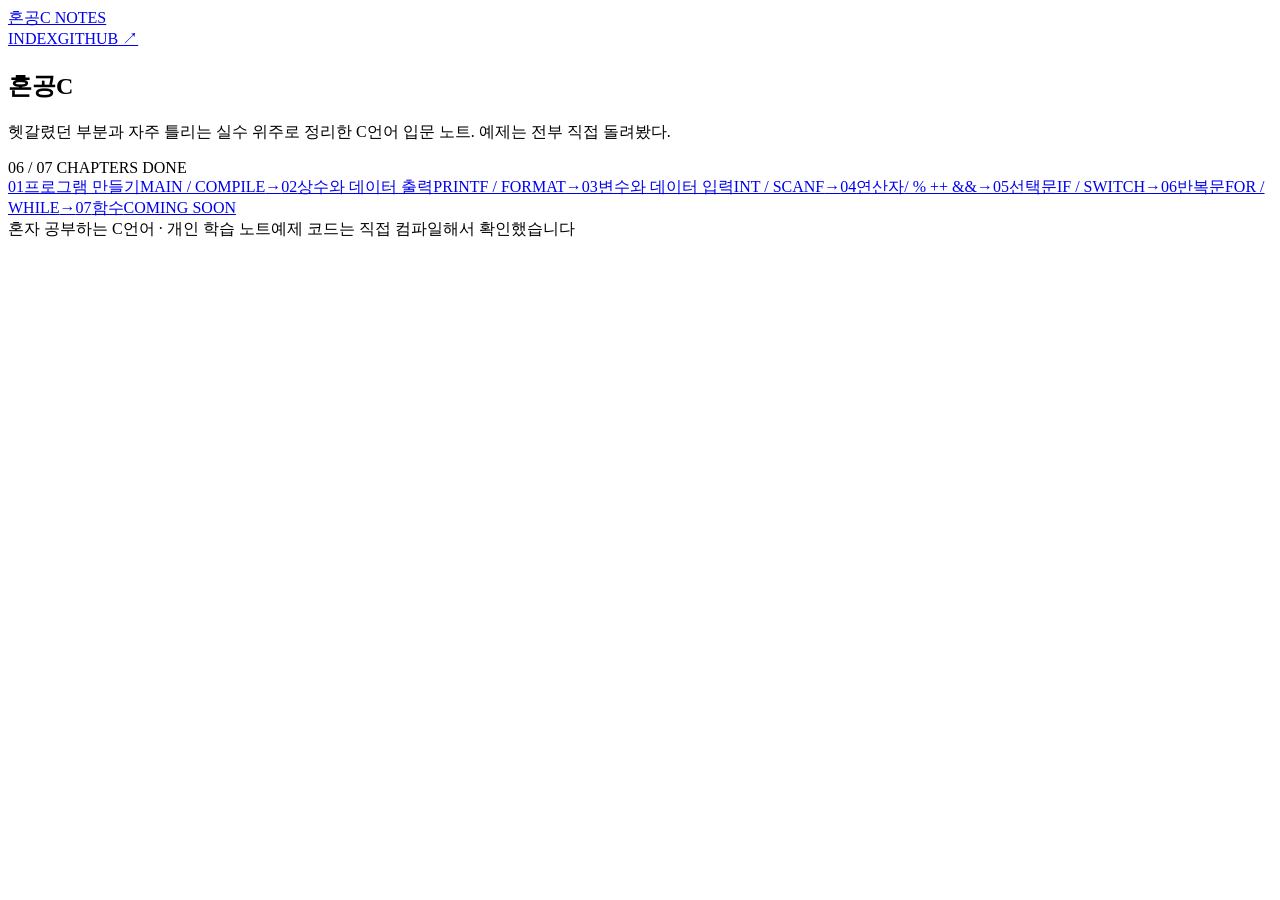
==== index.html @ 756a1ba6 "Add initial index.html for 혼공C NOTES Initial HTML structure for 혼공C NOTES, including metadata, style" ====
<!DOCTYPE html>
<html lang="ko">
<head>
<meta charset="utf-8">
<meta name="viewport" content="width=device-width, initial-scale=1">
<title>혼공C NOTES · 혼자 공부하는 C언어 정리</title>
<meta name="description" content="혼자 공부하는 C언어를 공부하며 정리한 노트">
<link rel="preconnect" href="https://fonts.googleapis.com">
<link rel="preconnect" href="https://fonts.gstatic.com" crossorigin>
<link rel="stylesheet" href="https://fonts.googleapis.com/css2?family=JetBrains+Mono:wght@400;500&family=Noto+Sans+KR:wght@400;500;700;900&family=Noto+Serif+KR:wght@700;900&display=swap">
<link rel="stylesheet" href="assets/style.css">
</head>
<body>
<header class="topbar"><div class="wrap">
  <a class="brand" href="./">혼공C NOTES</a>
  <nav class="topnav"><a href="./">INDEX</a><a href="https://github.com/Leedonggeon123/C_STUDY" target="_blank" rel="noopener">GITHUB ↗</a></nav>
</div></header>
<div class="wrap">
  <section class="hero">
    <h1>혼공<span>C</span></h1>
    <div class="intro">
      <p>헷갈렸던 부분과 자주 틀리는 실수 위주로 정리한 C언어 입문 노트. 예제는 전부 직접 돌려봤다.</p>
      <div class="count">06 / 07 CHAPTERS DONE</div>
    </div>
  </section>
  <section class="index"><a href="ch01/"><span class="n">01</span><span class="t">프로그램 만들기</span><span class="k">MAIN / COMPILE</span><span class="go">→</span></a><a href="ch02/"><span class="n">02</span><span class="t">상수와 데이터 출력</span><span class="k">PRINTF / FORMAT</span><span class="go">→</span></a><a href="ch03/"><span class="n">03</span><span class="t">변수와 데이터 입력</span><span class="k">INT / SCANF</span><span class="go">→</span></a><a href="ch04/"><span class="n">04</span><span class="t">연산자</span><span class="k">/ % ++ &amp;&amp;</span><span class="go">→</span></a><a href="ch05/"><span class="n">05</span><span class="t">선택문</span><span class="k">IF / SWITCH</span><span class="go">→</span></a><a href="ch06/"><span class="n">06</span><span class="t">반복문</span><span class="k">FOR / WHILE</span><span class="go">→</span></a><a class="soon" href="#" aria-disabled="true"><span class="n">07</span><span class="t">함수</span><span class="k">COMING SOON</span><span class="go"></span></a></section>
</div>
<footer class="foot"><div class="wrap"><span>혼자 공부하는 C언어 · 개인 학습 노트</span><span>예제 코드는 직접 컴파일해서 확인했습니다</span></div></footer>
<script src="assets/main.js"></script>
</body>
</html>
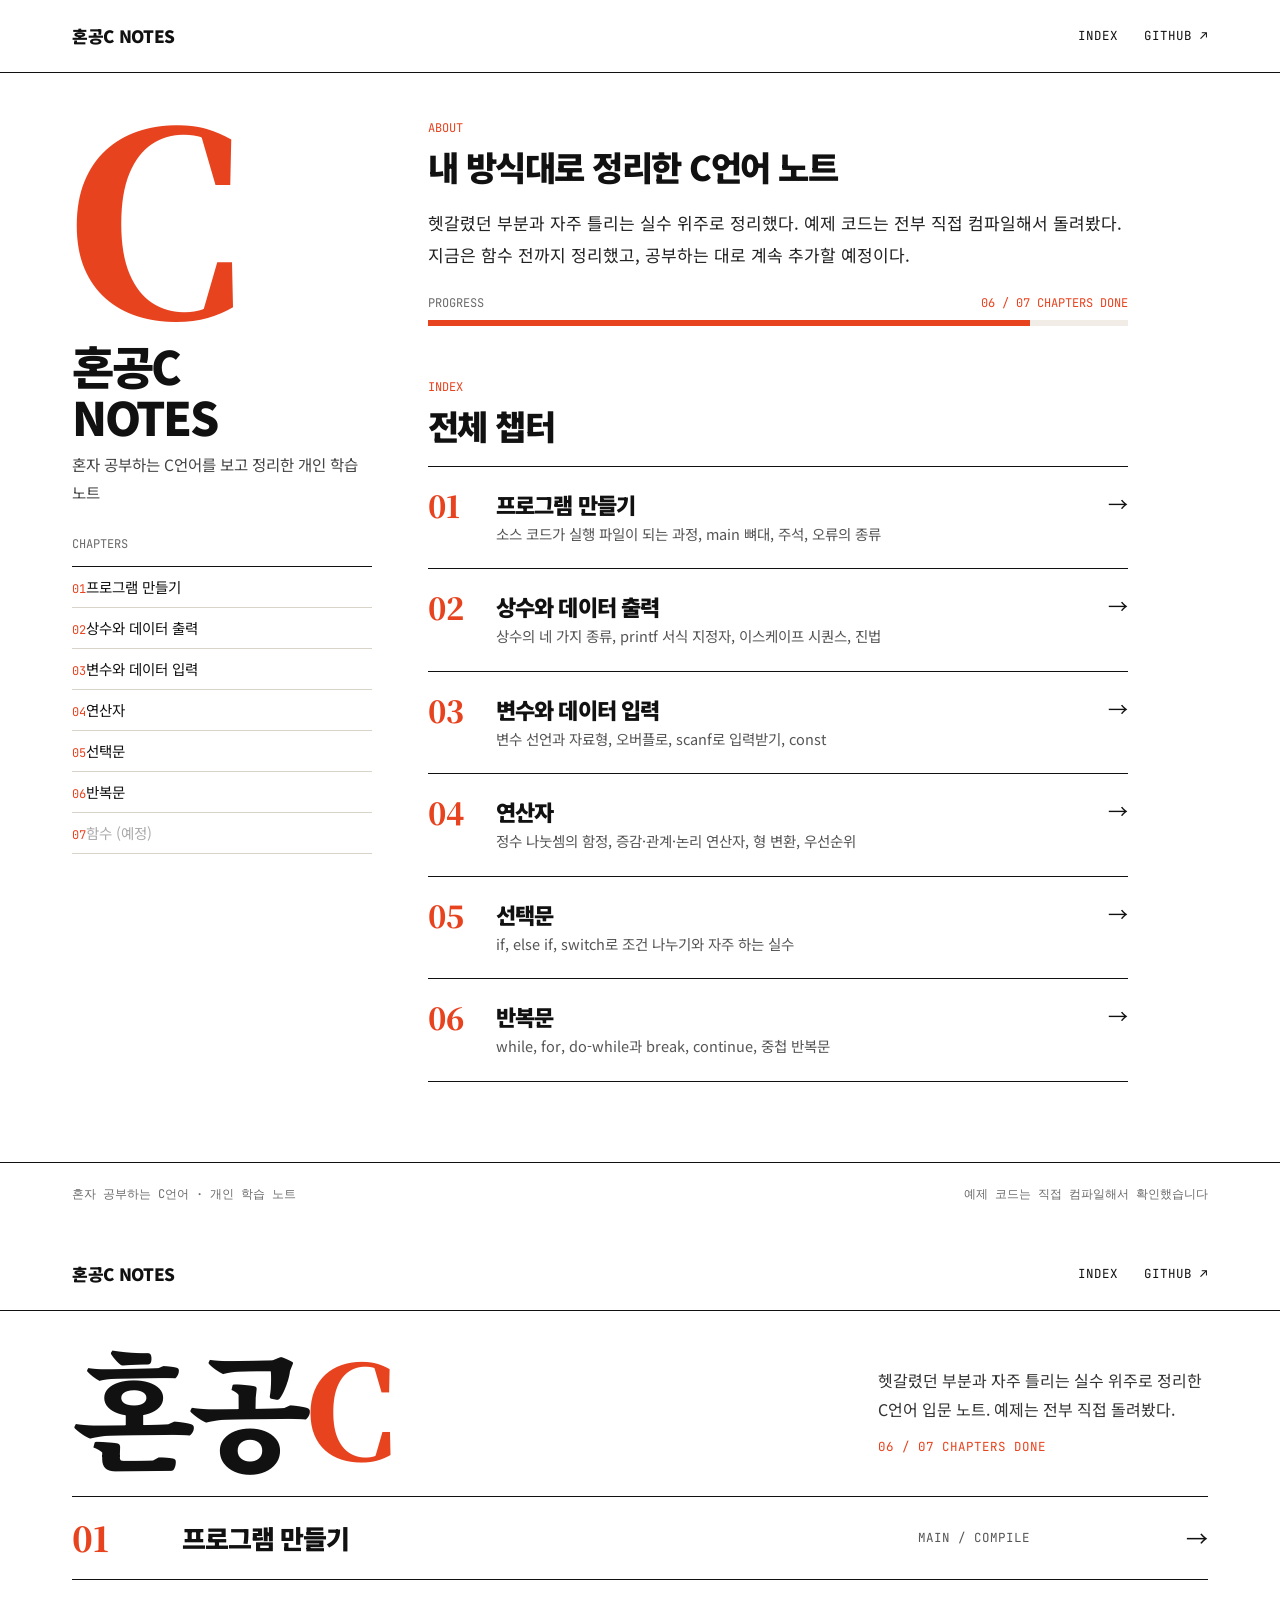
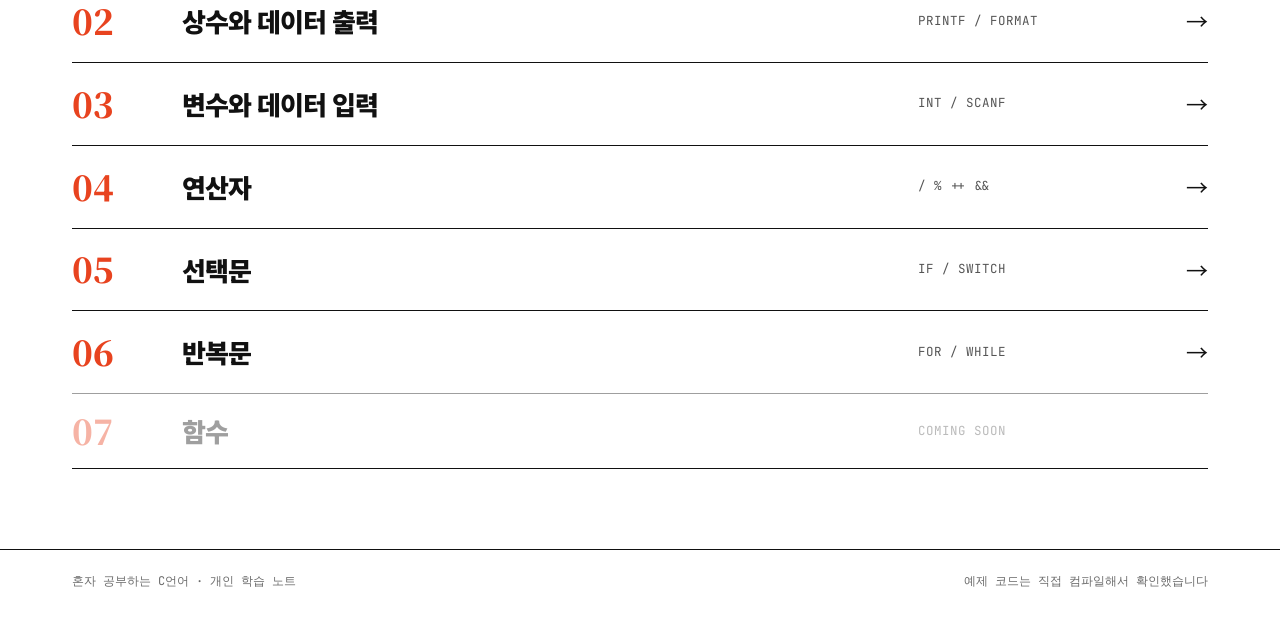
==== commit 117bf580: "Update index.html" ====
--- a/index.html
+++ b/index.html
@@ -1,3 +1,45 @@
+<!DOCTYPE html>
+<html lang="ko">
+<head>
+<meta charset="utf-8">
+<meta name="viewport" content="width=device-width, initial-scale=1">
+<title>혼공C NOTES · 혼자 공부하는 C언어 정리</title>
+<meta name="description" content="혼자 공부하는 C언어를 공부하며 정리한 노트">
+<link rel="preconnect" href="https://fonts.googleapis.com">
+<link rel="preconnect" href="https://fonts.gstatic.com" crossorigin>
+<link rel="stylesheet" href="https://fonts.googleapis.com/css2?family=JetBrains+Mono:wght@400;500&family=Noto+Sans+KR:wght@400;500;700;900&family=Noto+Serif+KR:wght@700;900&display=swap">
+<link rel="stylesheet" href="assets/style.css">
+<link rel="stylesheet" href="assets/home.css">
+</head>
+<body>
+<header class="topbar"><div class="wrap">
+  <a class="brand" href="./">혼공C NOTES</a>
+  <nav class="topnav"><a href="./">INDEX</a><a href="https://github.com/Leedonggeon123/C_STUDY" target="_blank" rel="noopener">GITHUB ↗</a></nav>
+</div></header>
+<div class="wrap chapter">
+  <aside class="side">
+    <div class="bignum">C</div>
+    <h1>혼공C<br>NOTES</h1>
+    <p class="desc">혼자 공부하는 C언어를 보고 정리한 개인 학습 노트</p>
+    <div class="toc-label">CHAPTERS</div>
+    <nav class="toc homenav"><a href="ch01/"><span class="n">01</span>프로그램 만들기</a><a href="ch02/"><span class="n">02</span>상수와 데이터 출력</a><a href="ch03/"><span class="n">03</span>변수와 데이터 입력</a><a href="ch04/"><span class="n">04</span>연산자</a><a href="ch05/"><span class="n">05</span>선택문</a><a href="ch06/"><span class="n">06</span>반복문</a><a class="soon" href="#"><span class="n">07</span>함수 (예정)</a></nav>
+  </aside>
+  <main class="content">
+    <article class="prose">
+<div class="sec-label">ABOUT</div>
+<h2>내 방식대로 정리한 C언어 노트</h2>
+<p>헷갈렸던 부분과 자주 틀리는 실수 위주로 정리했다. 예제 코드는 전부 직접 컴파일해서 돌려봤다. 지금은 함수 전까지 정리했고, 공부하는 대로 계속 추가할 예정이다.</p>
+<div class="progress"><div class="row"><span>PROGRESS</span><span>06 / 07 CHAPTERS DONE</span></div><div class="bar"><i style="width:86%"></i></div></div>
+<div class="sec-label">INDEX</div>
+<h2>전체 챕터</h2>
+<div class="rows"><a href="ch01/"><span class="n">01</span><span class="body"><span class="t">프로그램 만들기</span><span class="d">소스 코드가 실행 파일이 되는 과정, main 뼈대, 주석, 오류의 종류</span></span><span class="go">→</span></a><a href="ch02/"><span class="n">02</span><span class="body"><span class="t">상수와 데이터 출력</span><span class="d">상수의 네 가지 종류, printf 서식 지정자, 이스케이프 시퀀스, 진법</span></span><span class="go">→</span></a><a href="ch03/"><span class="n">03</span><span class="body"><span class="t">변수와 데이터 입력</span><span class="d">변수 선언과 자료형, 오버플로, scanf로 입력받기, const</span></span><span class="go">→</span></a><a href="ch04/"><span class="n">04</span><span class="body"><span class="t">연산자</span><span class="d">정수 나눗셈의 함정, 증감·관계·논리 연산자, 형 변환, 우선순위</span></span><span class="go">→</span></a><a href="ch05/"><span class="n">05</span><span class="body"><span class="t">선택문</span><span class="d">if, else if, switch로 조건 나누기와 자주 하는 실수</span></span><span class="go">→</span></a><a href="ch06/"><span class="n">06</span><span class="body"><span class="t">반복문</span><span class="d">while, for, do-while과 break, continue, 중첩 반복문</span></span><span class="go">→</span></a></div>
+    </article>
+  </main>
+</div>
+<footer class="foot"><div class="wrap"><span>혼자 공부하는 C언어 · 개인 학습 노트</span><span>예제 코드는 직접 컴파일해서 확인했습니다</span></div></footer>
+<script src="assets/main.js"></script>
+</body>
+</html>
 <!DOCTYPE html>
 <html lang="ko">
 <head>
--- a/assets/style.css
+++ b/assets/style.css
@@ -0,0 +1,164 @@
+/* 혼공C NOTES — 에디토리얼 스타일: 큰 타이포, 가는 선, 포인트 컬러 하나 */
+
+:root {
+  --ink: #111111;
+  --text: #222222;
+  --muted: #6b6b6b;
+  --line: #d9d4ca;
+  --soft: #f6f3ee;
+  --chip: #f1ede6;
+  --accent: #e8431f;
+
+  --serif: "Noto Serif KR", "Nanum Myeongjo", serif;
+  --sans: "Noto Sans KR", -apple-system, BlinkMacSystemFont, "Apple SD Gothic Neo", "Malgun Gothic", sans-serif;
+  --mono: "JetBrains Mono", "D2Coding", ui-monospace, Menlo, Consolas, monospace;
+}
+
+* { box-sizing: border-box; }
+html { scroll-behavior: smooth; scroll-padding-top: 24px; }
+
+body {
+  margin: 0;
+  background: #fff;
+  color: var(--ink);
+  font-family: var(--sans);
+  font-size: 17px;
+  line-height: 1.9;
+  -webkit-font-smoothing: antialiased;
+  word-break: keep-all;
+  overflow-wrap: break-word;
+}
+
+a { color: inherit; text-decoration: none; }
+::selection { background: var(--accent); color: #fff; }
+
+.wrap { max-width: 1280px; margin: 0 auto; padding: 0 72px; }
+
+/* ---------- 헤더 / 푸터 ---------- */
+.topbar { border-bottom: 1.5px solid var(--ink); }
+.topbar .wrap { height: 72px; display: flex; align-items: center; justify-content: space-between; }
+.brand { font-weight: 900; font-size: 17px; letter-spacing: -0.02em; }
+.topnav { font-family: var(--mono); font-size: 12.5px; display: flex; gap: 26px; line-height: 1; }
+.topnav a:hover { color: var(--accent); }
+
+.foot { margin-top: 80px; border-top: 1.5px solid var(--ink); }
+.foot .wrap { padding-top: 22px; padding-bottom: 34px; display: flex; justify-content: space-between; gap: 20px;
+  font-family: var(--mono); font-size: 12px; color: var(--muted); line-height: 1.6; }
+
+/* ---------- 홈 ---------- */
+.hero { display: flex; justify-content: space-between; align-items: flex-end; gap: 40px; padding: 34px 0 30px; }
+.hero h1 {
+  margin: 0; font-family: var(--serif); font-weight: 900; font-size: 128px; line-height: .95; letter-spacing: -0.06em;
+}
+.hero h1 span { color: var(--accent); }
+.hero .intro { width: 330px; flex: none; padding-bottom: 10px; }
+.hero .intro p { margin: 0 0 14px; font-size: 16px; line-height: 1.8; color: #333; }
+.hero .intro .count { font-family: var(--mono); font-size: 12.5px; color: var(--accent); line-height: 1.5; }
+
+.index { border-bottom: 1.5px solid var(--ink); }
+.index a {
+  display: grid; grid-template-columns: 110px 1fr 250px 40px; align-items: center;
+  padding: 20px 0; border-top: 1.5px solid var(--ink); transition: background .15s;
+}
+.index a:hover { background: var(--soft); }
+.index .n { font-family: var(--serif); font-size: 34px; font-weight: 900; line-height: 1; color: var(--accent); }
+.index .t { font-size: 26px; font-weight: 900; letter-spacing: -0.04em; line-height: 1.3; }
+.index .k { font-family: var(--mono); font-size: 12.5px; color: #555; line-height: 1.5; }
+.index .go { font-size: 22px; text-align: right; transition: transform .15s; }
+.index a:hover .go { transform: translateX(4px); color: var(--accent); }
+.index .soon { opacity: .4; }
+.index .soon:hover { background: none; }
+
+/* ---------- 챕터 ---------- */
+.chapter { display: flex; gap: 56px; padding-top: 34px; align-items: flex-start; }
+.side { width: 300px; flex: none; position: sticky; top: 24px; }
+.bignum {
+  font-family: var(--serif); font-size: 250px; line-height: .82; font-weight: 900;
+  color: var(--accent); letter-spacing: -0.08em; margin-left: -6px;
+}
+.side h1 { margin: 28px 0 10px; font-size: 46px; line-height: 1.1; font-weight: 900; letter-spacing: -0.05em; }
+.side .desc { margin: 0 0 26px; font-size: 15.5px; line-height: 1.8; color: #444; }
+.toc-label { font-family: var(--mono); font-size: 12px; color: var(--muted); margin-bottom: 10px; }
+.toc { border-top: 1.5px solid var(--ink); font-size: 14.5px; line-height: 1.5; }
+.toc a { display: block; padding: 9px 0; border-bottom: 1px solid var(--line); }
+.toc a:hover { color: var(--accent); }
+.toc a.on { font-weight: 700; color: var(--accent); }
+
+.content { flex: 1; min-width: 0; max-width: 700px; padding-top: 12px; }
+.sec-label { font-family: var(--mono); font-size: 12px; color: var(--accent); margin: 52px 0 8px; line-height: 1.5; }
+.sec-label:first-child { margin-top: 0; }
+
+.prose h2 { margin: 0 0 18px; font-size: 34px; line-height: 1.3; font-weight: 900; letter-spacing: -0.045em; }
+.prose h3 { margin: 38px 0 12px; font-size: 21px; line-height: 1.4; font-weight: 900; letter-spacing: -0.03em; }
+.prose p { margin: 0 0 22px; color: var(--text); }
+.prose ul, .prose ol { margin: 0 0 24px; padding-left: 22px; }
+.prose li { margin: 6px 0; color: var(--text); }
+.prose li::marker { color: var(--accent); font-weight: 700; }
+.prose strong { font-weight: 900; }
+
+.prose code {
+  font-family: var(--mono); font-size: .84em; background: var(--chip); padding: 2px 7px; word-break: break-all;
+}
+
+/* 표 */
+.table-wrap { overflow-x: auto; margin: 6px 0 26px; }
+table { width: 100%; border-collapse: collapse; }
+th, td { padding: 12px 8px 12px 4px; text-align: left; font-size: 16px; line-height: 1.6; border-bottom: 1px solid var(--line); vertical-align: top; }
+th { font-family: var(--mono); font-size: 12px; font-weight: 500; color: #777; border-bottom: 1.5px solid var(--ink); white-space: nowrap; }
+td code { white-space: nowrap; }
+
+/* 코드 */
+.codewrap { background: var(--ink); color: #f3f1ec; margin: 8px 0 34px; }
+.codewrap .bar {
+  display: flex; justify-content: space-between; align-items: center; padding: 0 22px; height: 36px;
+  border-bottom: 1px solid #2a2a2a; font-family: var(--mono); font-size: 12px; color: #8a8a8a;
+}
+.copy { font: inherit; background: none; border: 0; color: #8a8a8a; cursor: pointer; padding: 0; }
+.copy:hover { color: var(--accent); }
+.codewrap pre.hl { margin: 0; padding: 20px 26px 22px; overflow-x: auto; font-size: 14.5px; line-height: 1.85; }
+.codewrap code { background: none; padding: 0; font-family: var(--mono); font-size: 14.5px; color: #f3f1ec; white-space: pre; word-break: normal; }
+.hl .k, .hl .kd, .hl .kr, .hl .kn, .hl .kt { color: #ff8a6b; }
+.hl .s, .hl .s1, .hl .s2, .hl .sc { color: #f2d27a; }
+.hl .se { color: #ffb86b; }
+.hl .mi, .hl .mf, .hl .mh, .hl .mo, .hl .il { color: #7fd1e8; }
+.hl .c, .hl .c1, .hl .cm, .hl .cs { color: #8a8a8a; }
+.hl .nf { color: #c9b8ff; }
+.hl .cp, .hl .cpf { color: #c9b8ff; }
+.hl .o, .hl .ow, .hl .p { color: #cfcac0; }
+
+/* 한 줄 정리 */
+.summary {
+  border-top: 1.5px solid var(--ink); border-bottom: 1.5px solid var(--ink);
+  padding: 28px 0; display: flex; gap: 22px; margin: 56px 0 0;
+}
+.summary .q { font-family: var(--serif); font-size: 80px; line-height: .7; color: var(--accent); font-weight: 900; height: 40px; flex: none; }
+.summary .label { font-family: var(--mono); font-size: 12px; color: var(--accent); margin-bottom: 8px; line-height: 1.5; }
+.summary p { margin: 0; font-family: var(--serif); font-size: 22px; line-height: 1.6; font-weight: 700; letter-spacing: -0.03em; color: var(--ink); }
+
+/* 이전 / 다음 */
+.pager { display: flex; justify-content: space-between; gap: 20px; margin-top: 28px; font-size: 15px; font-weight: 700; line-height: 1.5; }
+.pager a:hover { color: var(--accent); }
+.pager .next { color: var(--accent); text-align: right; margin-left: auto; }
+.pager .next:hover { text-decoration: underline; text-underline-offset: 4px; }
+
+/* ---------- 반응형 ---------- */
+@media (max-width: 980px) {
+  .wrap { padding: 0 24px; }
+  .hero { flex-direction: column; align-items: flex-start; padding-top: 28px; }
+  .hero h1 { font-size: 88px; }
+  .hero .intro { width: auto; }
+  .index a { grid-template-columns: 56px 1fr 28px; }
+  .index .k { display: none; }
+  .index .t { font-size: 21px; }
+  .index .n { font-size: 26px; }
+  .chapter { flex-direction: column; gap: 10px; align-items: stretch; }
+  .content { max-width: 100%; width: 100%; }
+  .side { position: static; width: auto; }
+  .bignum { font-size: 130px; }
+  .side h1 { font-size: 38px; margin-top: 18px; }
+  .toc { display: none; }
+  .toc-label { display: none; }
+  .prose h2 { font-size: 28px; }
+  .summary p { font-size: 19px; }
+  .foot .wrap { flex-direction: column; }
+}
--- a/assets/home.css
+++ b/assets/home.css
@@ -0,0 +1,31 @@
+/* 홈 화면 전용 스타일 (챕터 페이지와 같은 틀을 사용) */
+.homenav a { display: flex; gap: 12px; align-items: baseline; }
+.homenav .n { font-family: var(--mono); font-size: 12px; color: var(--accent); width: 20px; flex: none; }
+.homenav .soon { color: #aaa; }
+.homenav .soon:hover { color: #aaa; }
+
+.progress { margin: 8px 0 8px; }
+.progress .row { display: flex; justify-content: space-between; font-family: var(--mono); font-size: 12px; color: var(--muted); margin-bottom: 8px; line-height: 1.5; }
+.progress .row span:last-child { color: var(--accent); }
+.progress .bar { height: 6px; background: var(--chip); }
+.progress .bar i { display: block; height: 100%; background: var(--accent); }
+
+.rows { border-bottom: 1.5px solid var(--ink); margin-top: 6px; }
+.rows a {
+  display: grid; grid-template-columns: 64px 1fr 28px; align-items: start; gap: 4px;
+  padding: 22px 0; border-top: 1.5px solid var(--ink); transition: background .15s;
+}
+.rows a:hover { background: var(--soft); }
+.rows .n { font-family: var(--serif); font-size: 30px; font-weight: 900; line-height: 1.1; color: var(--accent); }
+.rows .body { display: block; }
+.rows .t { display: block; font-size: 22px; font-weight: 900; letter-spacing: -0.04em; line-height: 1.4; }
+.rows .d { display: block; margin-top: 2px; font-size: 14.5px; line-height: 1.7; color: #555; }
+.rows .go { font-size: 20px; text-align: right; line-height: 1.5; transition: transform .15s; }
+.rows a:hover .go { transform: translateX(4px); color: var(--accent); }
+
+@media (max-width: 980px) {
+  .homenav { display: none; }
+  .rows a { grid-template-columns: 48px 1fr 22px; }
+  .rows .n { font-size: 24px; }
+  .rows .t { font-size: 19px; }
+}
--- a/assets/style.css
+++ b/assets/style.css
@@ -0,0 +1,164 @@
+/* 혼공C NOTES — 에디토리얼 스타일: 큰 타이포, 가는 선, 포인트 컬러 하나 */
+
+:root {
+  --ink: #111111;
+  --text: #222222;
+  --muted: #6b6b6b;
+  --line: #d9d4ca;
+  --soft: #f6f3ee;
+  --chip: #f1ede6;
+  --accent: #e8431f;
+
+  --serif: "Noto Serif KR", "Nanum Myeongjo", serif;
+  --sans: "Noto Sans KR", -apple-system, BlinkMacSystemFont, "Apple SD Gothic Neo", "Malgun Gothic", sans-serif;
+  --mono: "JetBrains Mono", "D2Coding", ui-monospace, Menlo, Consolas, monospace;
+}
+
+* { box-sizing: border-box; }
+html { scroll-behavior: smooth; scroll-padding-top: 24px; }
+
+body {
+  margin: 0;
+  background: #fff;
+  color: var(--ink);
+  font-family: var(--sans);
+  font-size: 17px;
+  line-height: 1.9;
+  -webkit-font-smoothing: antialiased;
+  word-break: keep-all;
+  overflow-wrap: break-word;
+}
+
+a { color: inherit; text-decoration: none; }
+::selection { background: var(--accent); color: #fff; }
+
+.wrap { max-width: 1280px; margin: 0 auto; padding: 0 72px; }
+
+/* ---------- 헤더 / 푸터 ---------- */
+.topbar { border-bottom: 1.5px solid var(--ink); }
+.topbar .wrap { height: 72px; display: flex; align-items: center; justify-content: space-between; }
+.brand { font-weight: 900; font-size: 17px; letter-spacing: -0.02em; }
+.topnav { font-family: var(--mono); font-size: 12.5px; display: flex; gap: 26px; line-height: 1; }
+.topnav a:hover { color: var(--accent); }
+
+.foot { margin-top: 80px; border-top: 1.5px solid var(--ink); }
+.foot .wrap { padding-top: 22px; padding-bottom: 34px; display: flex; justify-content: space-between; gap: 20px;
+  font-family: var(--mono); font-size: 12px; color: var(--muted); line-height: 1.6; }
+
+/* ---------- 홈 ---------- */
+.hero { display: flex; justify-content: space-between; align-items: flex-end; gap: 40px; padding: 34px 0 30px; }
+.hero h1 {
+  margin: 0; font-family: var(--serif); font-weight: 900; font-size: 128px; line-height: .95; letter-spacing: -0.06em;
+}
+.hero h1 span { color: var(--accent); }
+.hero .intro { width: 330px; flex: none; padding-bottom: 10px; }
+.hero .intro p { margin: 0 0 14px; font-size: 16px; line-height: 1.8; color: #333; }
+.hero .intro .count { font-family: var(--mono); font-size: 12.5px; color: var(--accent); line-height: 1.5; }
+
+.index { border-bottom: 1.5px solid var(--ink); }
+.index a {
+  display: grid; grid-template-columns: 110px 1fr 250px 40px; align-items: center;
+  padding: 20px 0; border-top: 1.5px solid var(--ink); transition: background .15s;
+}
+.index a:hover { background: var(--soft); }
+.index .n { font-family: var(--serif); font-size: 34px; font-weight: 900; line-height: 1; color: var(--accent); }
+.index .t { font-size: 26px; font-weight: 900; letter-spacing: -0.04em; line-height: 1.3; }
+.index .k { font-family: var(--mono); font-size: 12.5px; color: #555; line-height: 1.5; }
+.index .go { font-size: 22px; text-align: right; transition: transform .15s; }
+.index a:hover .go { transform: translateX(4px); color: var(--accent); }
+.index .soon { opacity: .4; }
+.index .soon:hover { background: none; }
+
+/* ---------- 챕터 ---------- */
+.chapter { display: flex; gap: 56px; padding-top: 34px; align-items: flex-start; }
+.side { width: 300px; flex: none; position: sticky; top: 24px; }
+.bignum {
+  font-family: var(--serif); font-size: 250px; line-height: .82; font-weight: 900;
+  color: var(--accent); letter-spacing: -0.08em; margin-left: -6px;
+}
+.side h1 { margin: 28px 0 10px; font-size: 46px; line-height: 1.1; font-weight: 900; letter-spacing: -0.05em; }
+.side .desc { margin: 0 0 26px; font-size: 15.5px; line-height: 1.8; color: #444; }
+.toc-label { font-family: var(--mono); font-size: 12px; color: var(--muted); margin-bottom: 10px; }
+.toc { border-top: 1.5px solid var(--ink); font-size: 14.5px; line-height: 1.5; }
+.toc a { display: block; padding: 9px 0; border-bottom: 1px solid var(--line); }
+.toc a:hover { color: var(--accent); }
+.toc a.on { font-weight: 700; color: var(--accent); }
+
+.content { flex: 1; min-width: 0; max-width: 700px; padding-top: 12px; }
+.sec-label { font-family: var(--mono); font-size: 12px; color: var(--accent); margin: 52px 0 8px; line-height: 1.5; }
+.sec-label:first-child { margin-top: 0; }
+
+.prose h2 { margin: 0 0 18px; font-size: 34px; line-height: 1.3; font-weight: 900; letter-spacing: -0.045em; }
+.prose h3 { margin: 38px 0 12px; font-size: 21px; line-height: 1.4; font-weight: 900; letter-spacing: -0.03em; }
+.prose p { margin: 0 0 22px; color: var(--text); }
+.prose ul, .prose ol { margin: 0 0 24px; padding-left: 22px; }
+.prose li { margin: 6px 0; color: var(--text); }
+.prose li::marker { color: var(--accent); font-weight: 700; }
+.prose strong { font-weight: 900; }
+
+.prose code {
+  font-family: var(--mono); font-size: .84em; background: var(--chip); padding: 2px 7px; word-break: break-all;
+}
+
+/* 표 */
+.table-wrap { overflow-x: auto; margin: 6px 0 26px; }
+table { width: 100%; border-collapse: collapse; }
+th, td { padding: 12px 8px 12px 4px; text-align: left; font-size: 16px; line-height: 1.6; border-bottom: 1px solid var(--line); vertical-align: top; }
+th { font-family: var(--mono); font-size: 12px; font-weight: 500; color: #777; border-bottom: 1.5px solid var(--ink); white-space: nowrap; }
+td code { white-space: nowrap; }
+
+/* 코드 */
+.codewrap { background: var(--ink); color: #f3f1ec; margin: 8px 0 34px; }
+.codewrap .bar {
+  display: flex; justify-content: space-between; align-items: center; padding: 0 22px; height: 36px;
+  border-bottom: 1px solid #2a2a2a; font-family: var(--mono); font-size: 12px; color: #8a8a8a;
+}
+.copy { font: inherit; background: none; border: 0; color: #8a8a8a; cursor: pointer; padding: 0; }
+.copy:hover { color: var(--accent); }
+.codewrap pre.hl { margin: 0; padding: 20px 26px 22px; overflow-x: auto; font-size: 14.5px; line-height: 1.85; }
+.codewrap code { background: none; padding: 0; font-family: var(--mono); font-size: 14.5px; color: #f3f1ec; white-space: pre; word-break: normal; }
+.hl .k, .hl .kd, .hl .kr, .hl .kn, .hl .kt { color: #ff8a6b; }
+.hl .s, .hl .s1, .hl .s2, .hl .sc { color: #f2d27a; }
+.hl .se { color: #ffb86b; }
+.hl .mi, .hl .mf, .hl .mh, .hl .mo, .hl .il { color: #7fd1e8; }
+.hl .c, .hl .c1, .hl .cm, .hl .cs { color: #8a8a8a; }
+.hl .nf { color: #c9b8ff; }
+.hl .cp, .hl .cpf { color: #c9b8ff; }
+.hl .o, .hl .ow, .hl .p { color: #cfcac0; }
+
+/* 한 줄 정리 */
+.summary {
+  border-top: 1.5px solid var(--ink); border-bottom: 1.5px solid var(--ink);
+  padding: 28px 0; display: flex; gap: 22px; margin: 56px 0 0;
+}
+.summary .q { font-family: var(--serif); font-size: 80px; line-height: .7; color: var(--accent); font-weight: 900; height: 40px; flex: none; }
+.summary .label { font-family: var(--mono); font-size: 12px; color: var(--accent); margin-bottom: 8px; line-height: 1.5; }
+.summary p { margin: 0; font-family: var(--serif); font-size: 22px; line-height: 1.6; font-weight: 700; letter-spacing: -0.03em; color: var(--ink); }
+
+/* 이전 / 다음 */
+.pager { display: flex; justify-content: space-between; gap: 20px; margin-top: 28px; font-size: 15px; font-weight: 700; line-height: 1.5; }
+.pager a:hover { color: var(--accent); }
+.pager .next { color: var(--accent); text-align: right; margin-left: auto; }
+.pager .next:hover { text-decoration: underline; text-underline-offset: 4px; }
+
+/* ---------- 반응형 ---------- */
+@media (max-width: 980px) {
+  .wrap { padding: 0 24px; }
+  .hero { flex-direction: column; align-items: flex-start; padding-top: 28px; }
+  .hero h1 { font-size: 88px; }
+  .hero .intro { width: auto; }
+  .index a { grid-template-columns: 56px 1fr 28px; }
+  .index .k { display: none; }
+  .index .t { font-size: 21px; }
+  .index .n { font-size: 26px; }
+  .chapter { flex-direction: column; gap: 10px; align-items: stretch; }
+  .content { max-width: 100%; width: 100%; }
+  .side { position: static; width: auto; }
+  .bignum { font-size: 130px; }
+  .side h1 { font-size: 38px; margin-top: 18px; }
+  .toc { display: none; }
+  .toc-label { display: none; }
+  .prose h2 { font-size: 28px; }
+  .summary p { font-size: 19px; }
+  .foot .wrap { flex-direction: column; }
+}
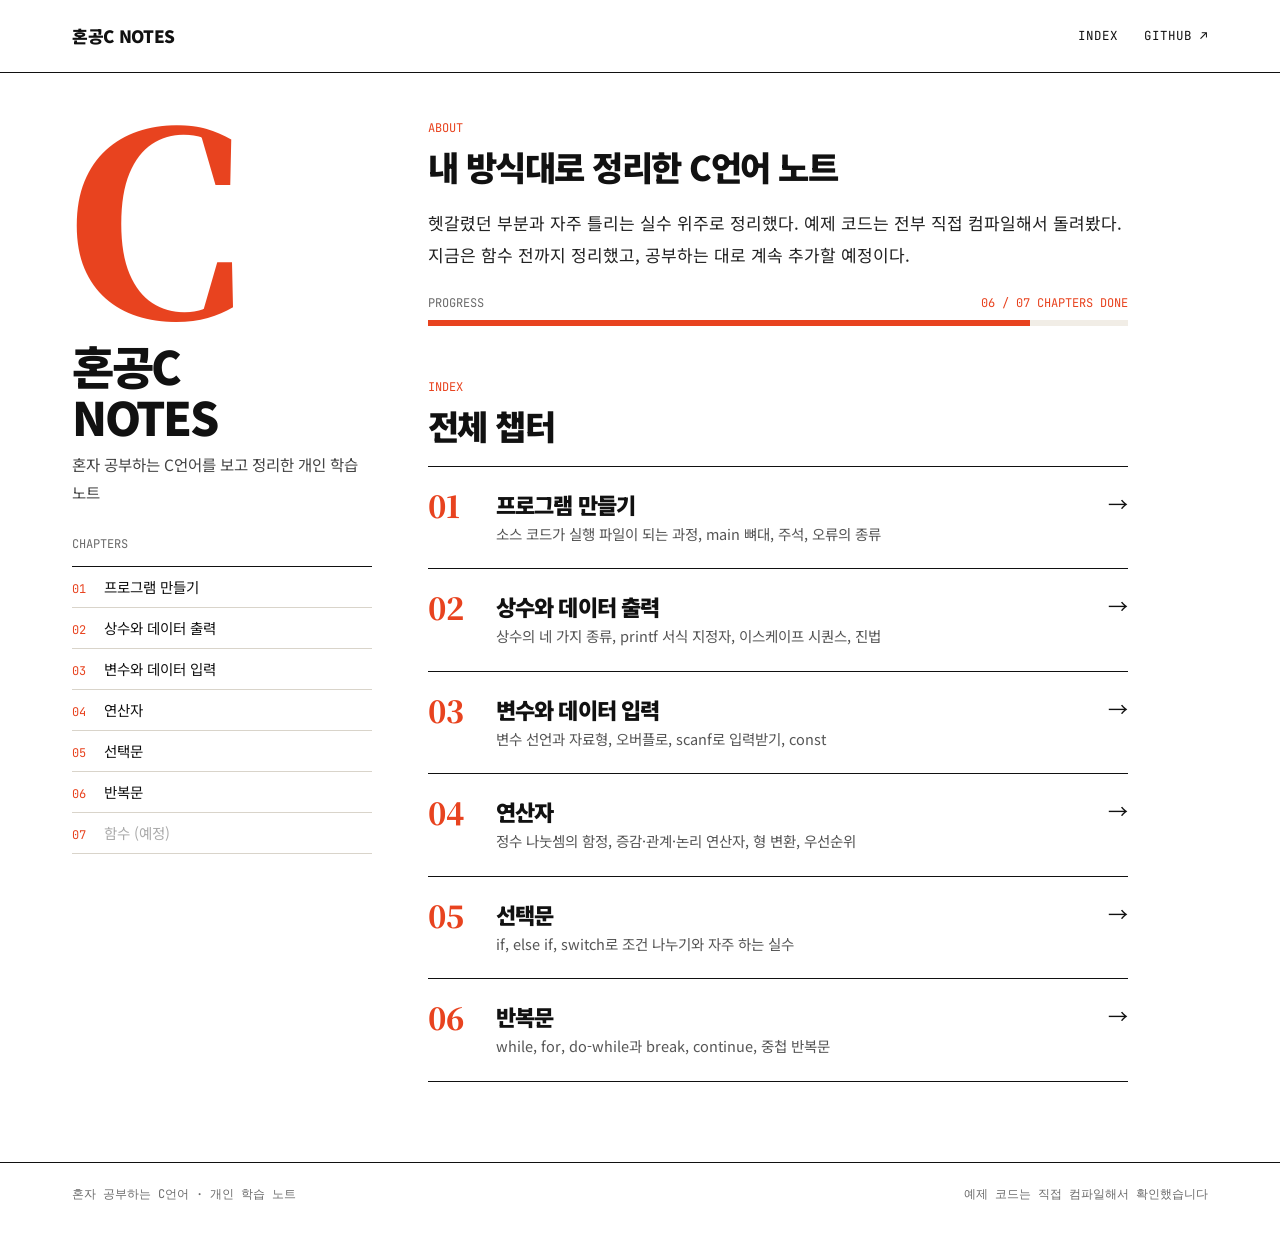
==== commit ea6a0f11: "Create index.html" ====
--- a/index.html
+++ b/index.html
@@ -40,34 +40,3 @@
 <script src="assets/main.js"></script>
 </body>
 </html>
-<!DOCTYPE html>
-<html lang="ko">
-<head>
-<meta charset="utf-8">
-<meta name="viewport" content="width=device-width, initial-scale=1">
-<title>혼공C NOTES · 혼자 공부하는 C언어 정리</title>
-<meta name="description" content="혼자 공부하는 C언어를 공부하며 정리한 노트">
-<link rel="preconnect" href="https://fonts.googleapis.com">
-<link rel="preconnect" href="https://fonts.gstatic.com" crossorigin>
-<link rel="stylesheet" href="https://fonts.googleapis.com/css2?family=JetBrains+Mono:wght@400;500&family=Noto+Sans+KR:wght@400;500;700;900&family=Noto+Serif+KR:wght@700;900&display=swap">
-<link rel="stylesheet" href="assets/style.css">
-</head>
-<body>
-<header class="topbar"><div class="wrap">
-  <a class="brand" href="./">혼공C NOTES</a>
-  <nav class="topnav"><a href="./">INDEX</a><a href="https://github.com/Leedonggeon123/C_STUDY" target="_blank" rel="noopener">GITHUB ↗</a></nav>
-</div></header>
-<div class="wrap">
-  <section class="hero">
-    <h1>혼공<span>C</span></h1>
-    <div class="intro">
-      <p>헷갈렸던 부분과 자주 틀리는 실수 위주로 정리한 C언어 입문 노트. 예제는 전부 직접 돌려봤다.</p>
-      <div class="count">06 / 07 CHAPTERS DONE</div>
-    </div>
-  </section>
-  <section class="index"><a href="ch01/"><span class="n">01</span><span class="t">프로그램 만들기</span><span class="k">MAIN / COMPILE</span><span class="go">→</span></a><a href="ch02/"><span class="n">02</span><span class="t">상수와 데이터 출력</span><span class="k">PRINTF / FORMAT</span><span class="go">→</span></a><a href="ch03/"><span class="n">03</span><span class="t">변수와 데이터 입력</span><span class="k">INT / SCANF</span><span class="go">→</span></a><a href="ch04/"><span class="n">04</span><span class="t">연산자</span><span class="k">/ % ++ &amp;&amp;</span><span class="go">→</span></a><a href="ch05/"><span class="n">05</span><span class="t">선택문</span><span class="k">IF / SWITCH</span><span class="go">→</span></a><a href="ch06/"><span class="n">06</span><span class="t">반복문</span><span class="k">FOR / WHILE</span><span class="go">→</span></a><a class="soon" href="#" aria-disabled="true"><span class="n">07</span><span class="t">함수</span><span class="k">COMING SOON</span><span class="go"></span></a></section>
-</div>
-<footer class="foot"><div class="wrap"><span>혼자 공부하는 C언어 · 개인 학습 노트</span><span>예제 코드는 직접 컴파일해서 확인했습니다</span></div></footer>
-<script src="assets/main.js"></script>
-</body>
-</html>
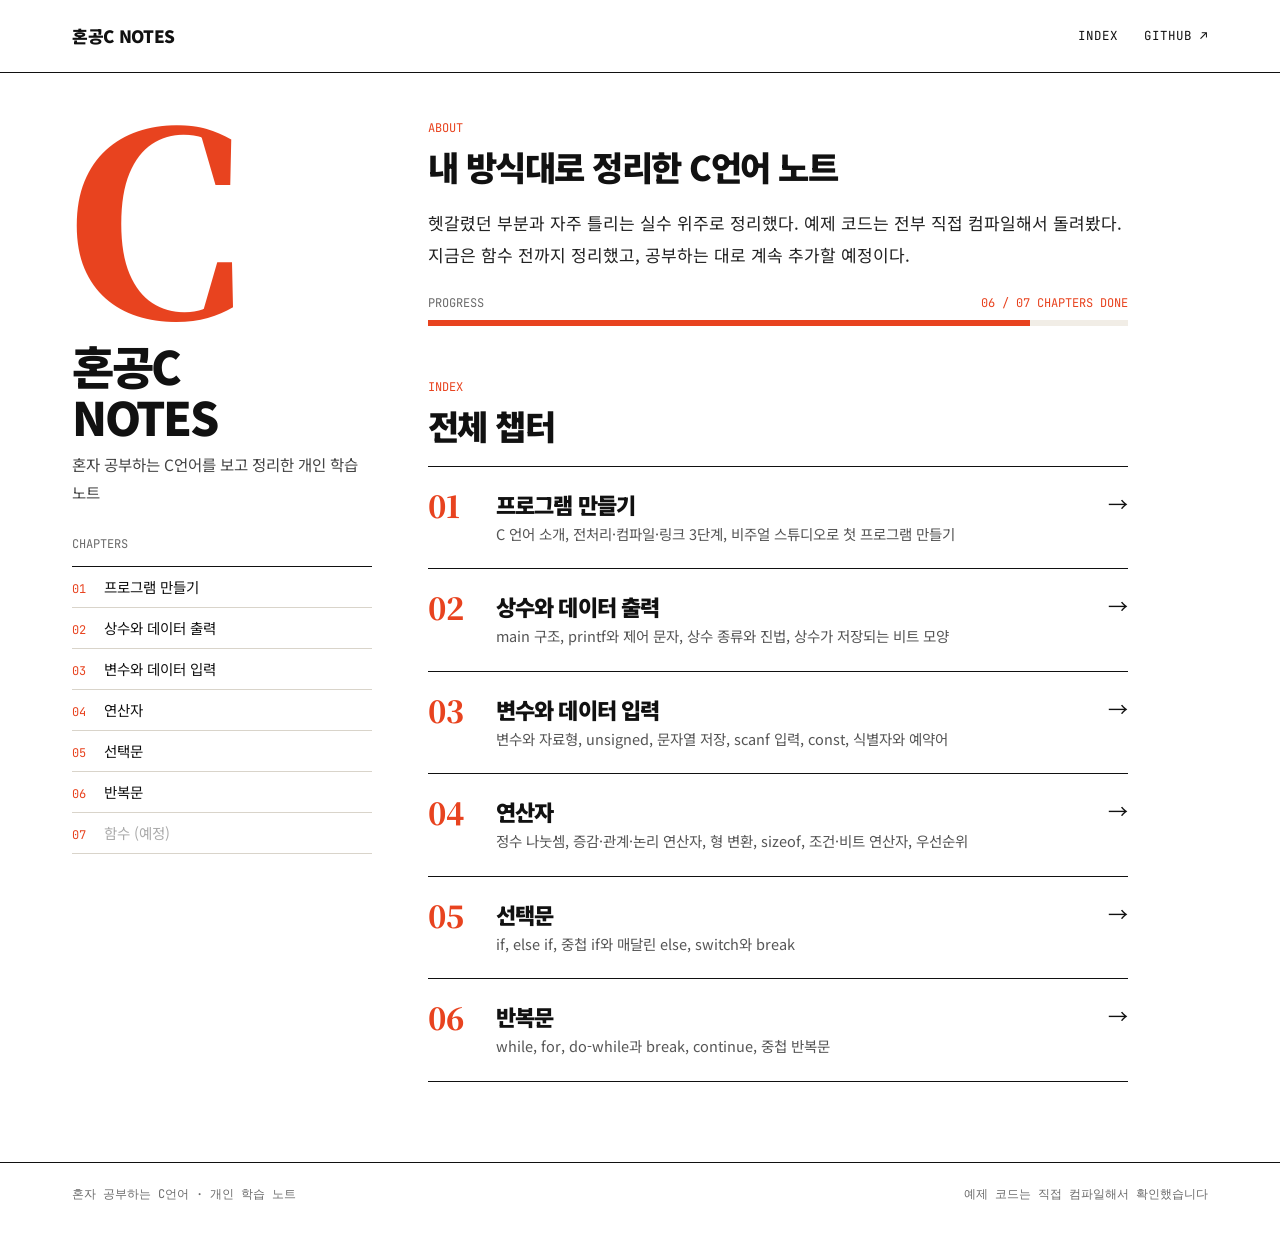
==== commit 02804b69: "Update index.html" ====
--- a/index.html
+++ b/index.html
@@ -32,7 +32,7 @@
 <div class="progress"><div class="row"><span>PROGRESS</span><span>06 / 07 CHAPTERS DONE</span></div><div class="bar"><i style="width:86%"></i></div></div>
 <div class="sec-label">INDEX</div>
 <h2>전체 챕터</h2>
-<div class="rows"><a href="ch01/"><span class="n">01</span><span class="body"><span class="t">프로그램 만들기</span><span class="d">소스 코드가 실행 파일이 되는 과정, main 뼈대, 주석, 오류의 종류</span></span><span class="go">→</span></a><a href="ch02/"><span class="n">02</span><span class="body"><span class="t">상수와 데이터 출력</span><span class="d">상수의 네 가지 종류, printf 서식 지정자, 이스케이프 시퀀스, 진법</span></span><span class="go">→</span></a><a href="ch03/"><span class="n">03</span><span class="body"><span class="t">변수와 데이터 입력</span><span class="d">변수 선언과 자료형, 오버플로, scanf로 입력받기, const</span></span><span class="go">→</span></a><a href="ch04/"><span class="n">04</span><span class="body"><span class="t">연산자</span><span class="d">정수 나눗셈의 함정, 증감·관계·논리 연산자, 형 변환, 우선순위</span></span><span class="go">→</span></a><a href="ch05/"><span class="n">05</span><span class="body"><span class="t">선택문</span><span class="d">if, else if, switch로 조건 나누기와 자주 하는 실수</span></span><span class="go">→</span></a><a href="ch06/"><span class="n">06</span><span class="body"><span class="t">반복문</span><span class="d">while, for, do-while과 break, continue, 중첩 반복문</span></span><span class="go">→</span></a></div>
+<div class="rows"><a href="ch01/"><span class="n">01</span><span class="body"><span class="t">프로그램 만들기</span><span class="d">C 언어 소개, 전처리·컴파일·링크 3단계, 비주얼 스튜디오로 첫 프로그램 만들기</span></span><span class="go">→</span></a><a href="ch02/"><span class="n">02</span><span class="body"><span class="t">상수와 데이터 출력</span><span class="d">main 구조, printf와 제어 문자, 상수 종류와 진법, 상수가 저장되는 비트 모양</span></span><span class="go">→</span></a><a href="ch03/"><span class="n">03</span><span class="body"><span class="t">변수와 데이터 입력</span><span class="d">변수와 자료형, unsigned, 문자열 저장, scanf 입력, const, 식별자와 예약어</span></span><span class="go">→</span></a><a href="ch04/"><span class="n">04</span><span class="body"><span class="t">연산자</span><span class="d">정수 나눗셈, 증감·관계·논리 연산자, 형 변환, sizeof, 조건·비트 연산자, 우선순위</span></span><span class="go">→</span></a><a href="ch05/"><span class="n">05</span><span class="body"><span class="t">선택문</span><span class="d">if, else if, 중첩 if와 매달린 else, switch와 break</span></span><span class="go">→</span></a><a href="ch06/"><span class="n">06</span><span class="body"><span class="t">반복문</span><span class="d">while, for, do-while과 break, continue, 중첩 반복문</span></span><span class="go">→</span></a></div>
     </article>
   </main>
 </div>
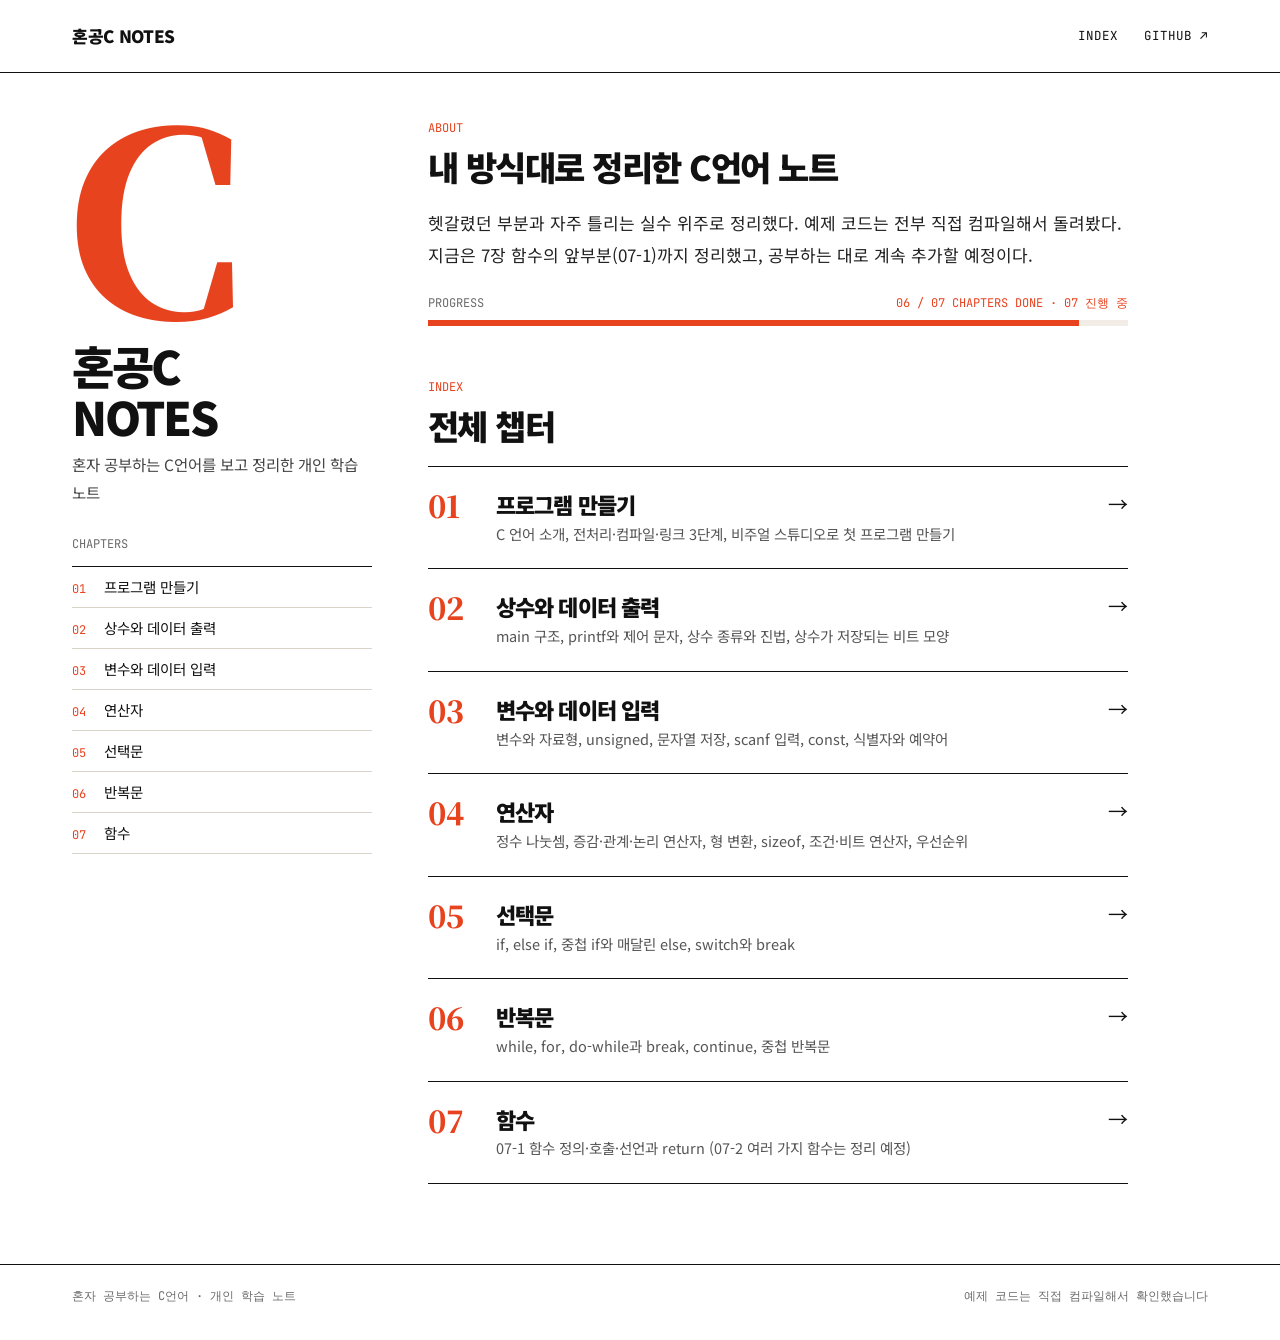
==== commit ed7252df: "Update index.html" ====
--- a/index.html
+++ b/index.html
@@ -8,8 +8,8 @@
 <link rel="preconnect" href="https://fonts.googleapis.com">
 <link rel="preconnect" href="https://fonts.gstatic.com" crossorigin>
 <link rel="stylesheet" href="https://fonts.googleapis.com/css2?family=JetBrains+Mono:wght@400;500&family=Noto+Sans+KR:wght@400;500;700;900&family=Noto+Serif+KR:wght@700;900&display=swap">
-<link rel="stylesheet" href="assets/style.css">
-<link rel="stylesheet" href="assets/home.css">
+<link rel="stylesheet" href="assets/style.css?v=2">
+<link rel="stylesheet" href="assets/home.css?v=2">
 </head>
 <body>
 <header class="topbar"><div class="wrap">
@@ -22,21 +22,21 @@
     <h1>혼공C<br>NOTES</h1>
     <p class="desc">혼자 공부하는 C언어를 보고 정리한 개인 학습 노트</p>
     <div class="toc-label">CHAPTERS</div>
-    <nav class="toc homenav"><a href="ch01/"><span class="n">01</span>프로그램 만들기</a><a href="ch02/"><span class="n">02</span>상수와 데이터 출력</a><a href="ch03/"><span class="n">03</span>변수와 데이터 입력</a><a href="ch04/"><span class="n">04</span>연산자</a><a href="ch05/"><span class="n">05</span>선택문</a><a href="ch06/"><span class="n">06</span>반복문</a><a class="soon" href="#"><span class="n">07</span>함수 (예정)</a></nav>
+    <nav class="toc homenav"><a href="ch01/"><span class="n">01</span>프로그램 만들기</a><a href="ch02/"><span class="n">02</span>상수와 데이터 출력</a><a href="ch03/"><span class="n">03</span>변수와 데이터 입력</a><a href="ch04/"><span class="n">04</span>연산자</a><a href="ch05/"><span class="n">05</span>선택문</a><a href="ch06/"><span class="n">06</span>반복문</a><a href="ch07/"><span class="n">07</span>함수</a></nav>
   </aside>
   <main class="content">
     <article class="prose">
 <div class="sec-label">ABOUT</div>
 <h2>내 방식대로 정리한 C언어 노트</h2>
-<p>헷갈렸던 부분과 자주 틀리는 실수 위주로 정리했다. 예제 코드는 전부 직접 컴파일해서 돌려봤다. 지금은 함수 전까지 정리했고, 공부하는 대로 계속 추가할 예정이다.</p>
-<div class="progress"><div class="row"><span>PROGRESS</span><span>06 / 07 CHAPTERS DONE</span></div><div class="bar"><i style="width:86%"></i></div></div>
+<p>헷갈렸던 부분과 자주 틀리는 실수 위주로 정리했다. 예제 코드는 전부 직접 컴파일해서 돌려봤다. 지금은 7장 함수의 앞부분(07-1)까지 정리했고, 공부하는 대로 계속 추가할 예정이다.</p>
+<div class="progress"><div class="row"><span>PROGRESS</span><span>06 / 07 CHAPTERS DONE · 07 진행 중</span></div><div class="bar"><i style="width:93%"></i></div></div>
 <div class="sec-label">INDEX</div>
 <h2>전체 챕터</h2>
-<div class="rows"><a href="ch01/"><span class="n">01</span><span class="body"><span class="t">프로그램 만들기</span><span class="d">C 언어 소개, 전처리·컴파일·링크 3단계, 비주얼 스튜디오로 첫 프로그램 만들기</span></span><span class="go">→</span></a><a href="ch02/"><span class="n">02</span><span class="body"><span class="t">상수와 데이터 출력</span><span class="d">main 구조, printf와 제어 문자, 상수 종류와 진법, 상수가 저장되는 비트 모양</span></span><span class="go">→</span></a><a href="ch03/"><span class="n">03</span><span class="body"><span class="t">변수와 데이터 입력</span><span class="d">변수와 자료형, unsigned, 문자열 저장, scanf 입력, const, 식별자와 예약어</span></span><span class="go">→</span></a><a href="ch04/"><span class="n">04</span><span class="body"><span class="t">연산자</span><span class="d">정수 나눗셈, 증감·관계·논리 연산자, 형 변환, sizeof, 조건·비트 연산자, 우선순위</span></span><span class="go">→</span></a><a href="ch05/"><span class="n">05</span><span class="body"><span class="t">선택문</span><span class="d">if, else if, 중첩 if와 매달린 else, switch와 break</span></span><span class="go">→</span></a><a href="ch06/"><span class="n">06</span><span class="body"><span class="t">반복문</span><span class="d">while, for, do-while과 break, continue, 중첩 반복문</span></span><span class="go">→</span></a></div>
+<div class="rows"><a href="ch01/"><span class="n">01</span><span class="body"><span class="t">프로그램 만들기</span><span class="d">C 언어 소개, 전처리·컴파일·링크 3단계, 비주얼 스튜디오로 첫 프로그램 만들기</span></span><span class="go">→</span></a><a href="ch02/"><span class="n">02</span><span class="body"><span class="t">상수와 데이터 출력</span><span class="d">main 구조, printf와 제어 문자, 상수 종류와 진법, 상수가 저장되는 비트 모양</span></span><span class="go">→</span></a><a href="ch03/"><span class="n">03</span><span class="body"><span class="t">변수와 데이터 입력</span><span class="d">변수와 자료형, unsigned, 문자열 저장, scanf 입력, const, 식별자와 예약어</span></span><span class="go">→</span></a><a href="ch04/"><span class="n">04</span><span class="body"><span class="t">연산자</span><span class="d">정수 나눗셈, 증감·관계·논리 연산자, 형 변환, sizeof, 조건·비트 연산자, 우선순위</span></span><span class="go">→</span></a><a href="ch05/"><span class="n">05</span><span class="body"><span class="t">선택문</span><span class="d">if, else if, 중첩 if와 매달린 else, switch와 break</span></span><span class="go">→</span></a><a href="ch06/"><span class="n">06</span><span class="body"><span class="t">반복문</span><span class="d">while, for, do-while과 break, continue, 중첩 반복문</span></span><span class="go">→</span></a><a href="ch07/"><span class="n">07</span><span class="body"><span class="t">함수</span><span class="d">07-1 함수 정의·호출·선언과 return (07-2 여러 가지 함수는 정리 예정)</span></span><span class="go">→</span></a></div>
     </article>
   </main>
 </div>
 <footer class="foot"><div class="wrap"><span>혼자 공부하는 C언어 · 개인 학습 노트</span><span>예제 코드는 직접 컴파일해서 확인했습니다</span></div></footer>
-<script src="assets/main.js"></script>
+<script src="assets/main.js?v=2"></script>
 </body>
 </html>
--- a/assets/style.css
+++ b/assets/style.css
@@ -162,3 +162,6 @@
   .summary p { font-size: 19px; }
   .foot .wrap { flex-direction: column; }
 }
+
+/* 코딩 폰트 합자 끄기: <= 가 ≤ 처럼 한 글자로 보이지 않게 */
+body, code, pre, kbd { font-variant-ligatures: none; font-feature-settings: "liga" 0, "calt" 0; }
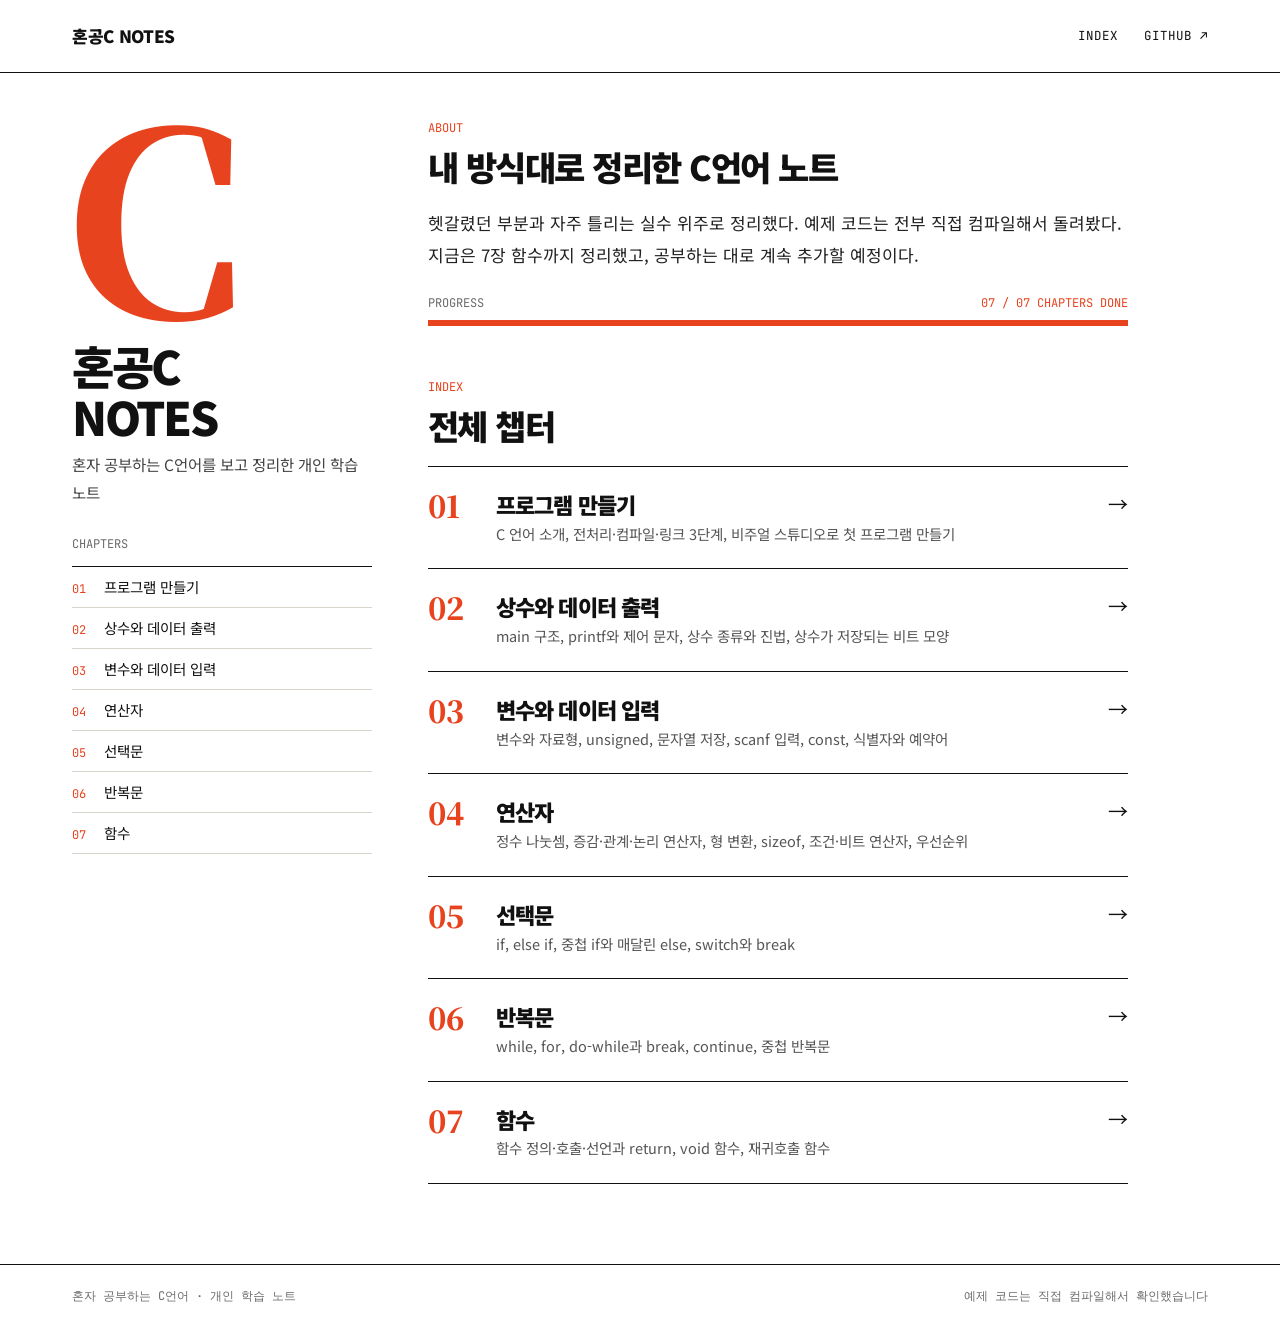
==== commit d29d7cbe: "Update index.html" ====
--- a/index.html
+++ b/index.html
@@ -28,11 +28,11 @@
     <article class="prose">
 <div class="sec-label">ABOUT</div>
 <h2>내 방식대로 정리한 C언어 노트</h2>
-<p>헷갈렸던 부분과 자주 틀리는 실수 위주로 정리했다. 예제 코드는 전부 직접 컴파일해서 돌려봤다. 지금은 7장 함수의 앞부분(07-1)까지 정리했고, 공부하는 대로 계속 추가할 예정이다.</p>
-<div class="progress"><div class="row"><span>PROGRESS</span><span>06 / 07 CHAPTERS DONE · 07 진행 중</span></div><div class="bar"><i style="width:93%"></i></div></div>
+<p>헷갈렸던 부분과 자주 틀리는 실수 위주로 정리했다. 예제 코드는 전부 직접 컴파일해서 돌려봤다. 지금은 7장 함수까지 정리했고, 공부하는 대로 계속 추가할 예정이다.</p>
+<div class="progress"><div class="row"><span>PROGRESS</span><span>07 / 07 CHAPTERS DONE</span></div><div class="bar"><i style="width:100%"></i></div></div>
 <div class="sec-label">INDEX</div>
 <h2>전체 챕터</h2>
-<div class="rows"><a href="ch01/"><span class="n">01</span><span class="body"><span class="t">프로그램 만들기</span><span class="d">C 언어 소개, 전처리·컴파일·링크 3단계, 비주얼 스튜디오로 첫 프로그램 만들기</span></span><span class="go">→</span></a><a href="ch02/"><span class="n">02</span><span class="body"><span class="t">상수와 데이터 출력</span><span class="d">main 구조, printf와 제어 문자, 상수 종류와 진법, 상수가 저장되는 비트 모양</span></span><span class="go">→</span></a><a href="ch03/"><span class="n">03</span><span class="body"><span class="t">변수와 데이터 입력</span><span class="d">변수와 자료형, unsigned, 문자열 저장, scanf 입력, const, 식별자와 예약어</span></span><span class="go">→</span></a><a href="ch04/"><span class="n">04</span><span class="body"><span class="t">연산자</span><span class="d">정수 나눗셈, 증감·관계·논리 연산자, 형 변환, sizeof, 조건·비트 연산자, 우선순위</span></span><span class="go">→</span></a><a href="ch05/"><span class="n">05</span><span class="body"><span class="t">선택문</span><span class="d">if, else if, 중첩 if와 매달린 else, switch와 break</span></span><span class="go">→</span></a><a href="ch06/"><span class="n">06</span><span class="body"><span class="t">반복문</span><span class="d">while, for, do-while과 break, continue, 중첩 반복문</span></span><span class="go">→</span></a><a href="ch07/"><span class="n">07</span><span class="body"><span class="t">함수</span><span class="d">07-1 함수 정의·호출·선언과 return (07-2 여러 가지 함수는 정리 예정)</span></span><span class="go">→</span></a></div>
+<div class="rows"><a href="ch01/"><span class="n">01</span><span class="body"><span class="t">프로그램 만들기</span><span class="d">C 언어 소개, 전처리·컴파일·링크 3단계, 비주얼 스튜디오로 첫 프로그램 만들기</span></span><span class="go">→</span></a><a href="ch02/"><span class="n">02</span><span class="body"><span class="t">상수와 데이터 출력</span><span class="d">main 구조, printf와 제어 문자, 상수 종류와 진법, 상수가 저장되는 비트 모양</span></span><span class="go">→</span></a><a href="ch03/"><span class="n">03</span><span class="body"><span class="t">변수와 데이터 입력</span><span class="d">변수와 자료형, unsigned, 문자열 저장, scanf 입력, const, 식별자와 예약어</span></span><span class="go">→</span></a><a href="ch04/"><span class="n">04</span><span class="body"><span class="t">연산자</span><span class="d">정수 나눗셈, 증감·관계·논리 연산자, 형 변환, sizeof, 조건·비트 연산자, 우선순위</span></span><span class="go">→</span></a><a href="ch05/"><span class="n">05</span><span class="body"><span class="t">선택문</span><span class="d">if, else if, 중첩 if와 매달린 else, switch와 break</span></span><span class="go">→</span></a><a href="ch06/"><span class="n">06</span><span class="body"><span class="t">반복문</span><span class="d">while, for, do-while과 break, continue, 중첩 반복문</span></span><span class="go">→</span></a><a href="ch07/"><span class="n">07</span><span class="body"><span class="t">함수</span><span class="d">함수 정의·호출·선언과 return, void 함수, 재귀호출 함수</span></span><span class="go">→</span></a></div>
     </article>
   </main>
 </div>
